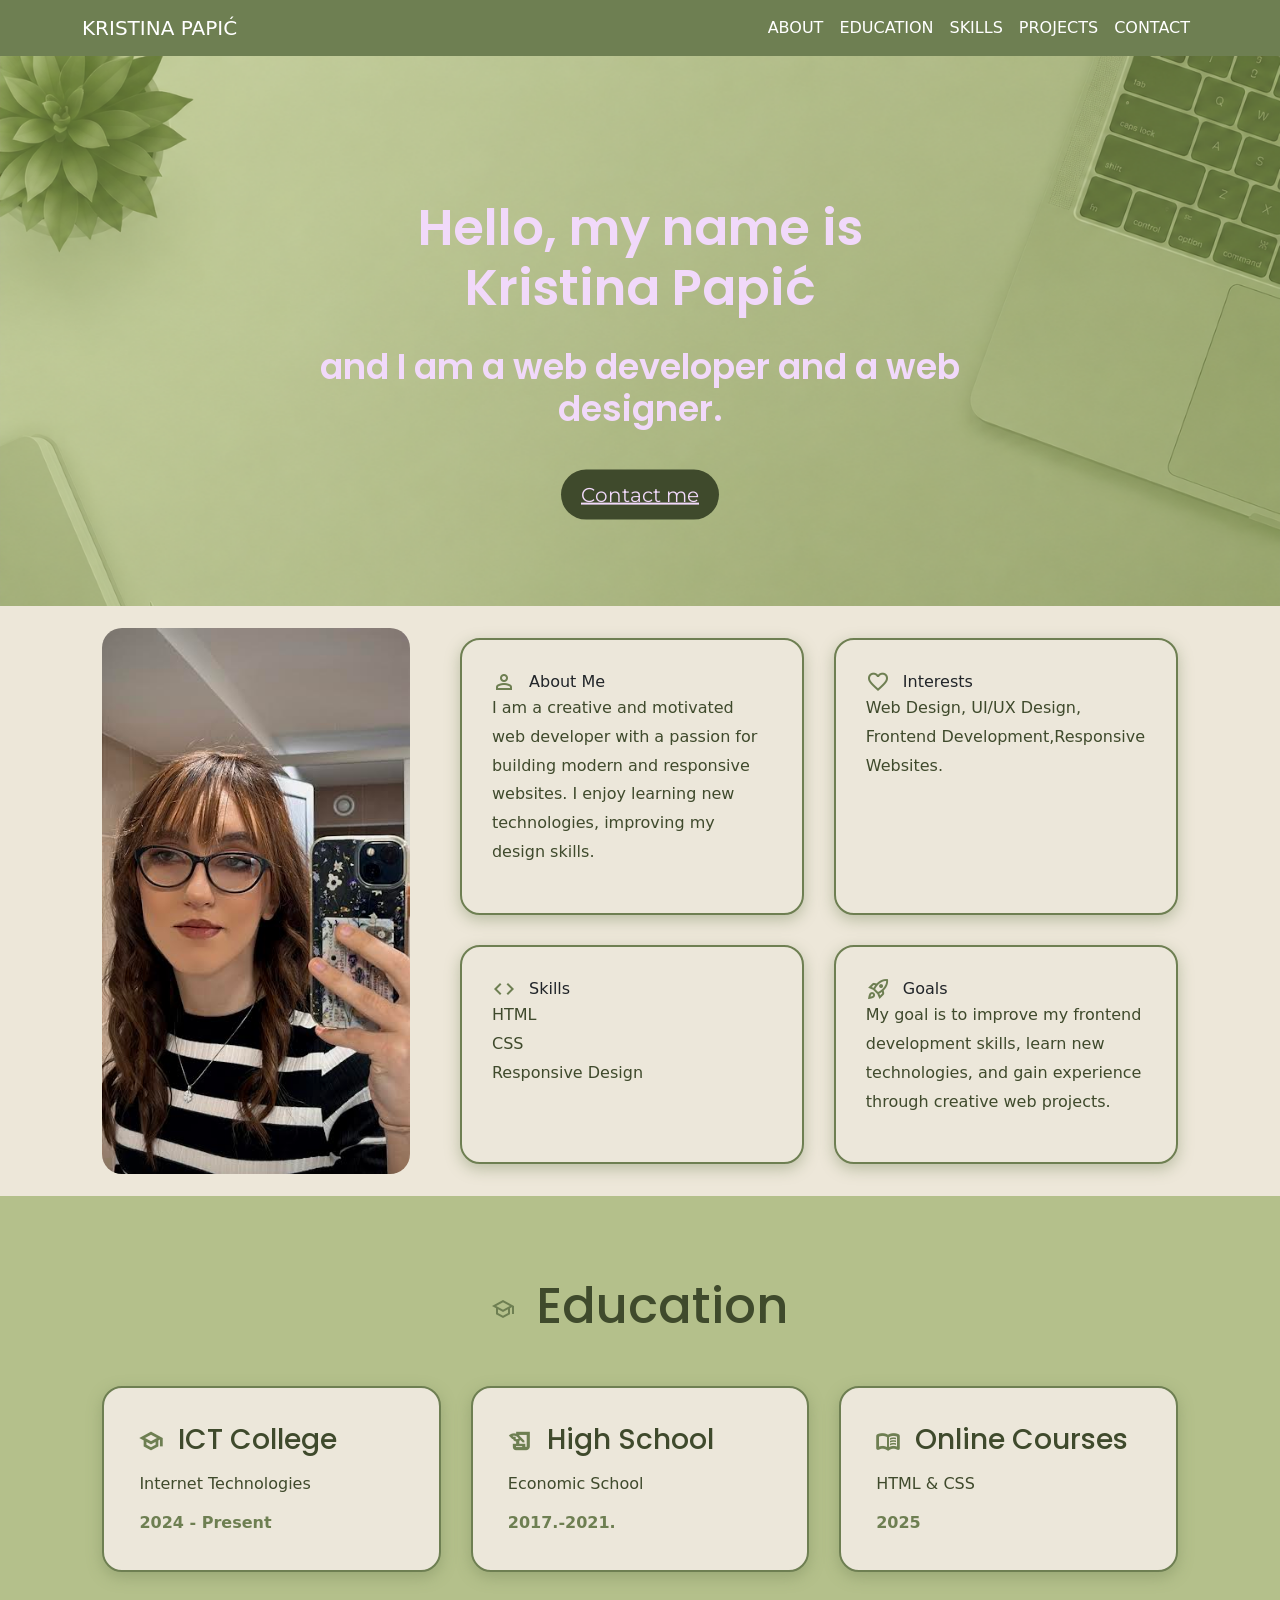
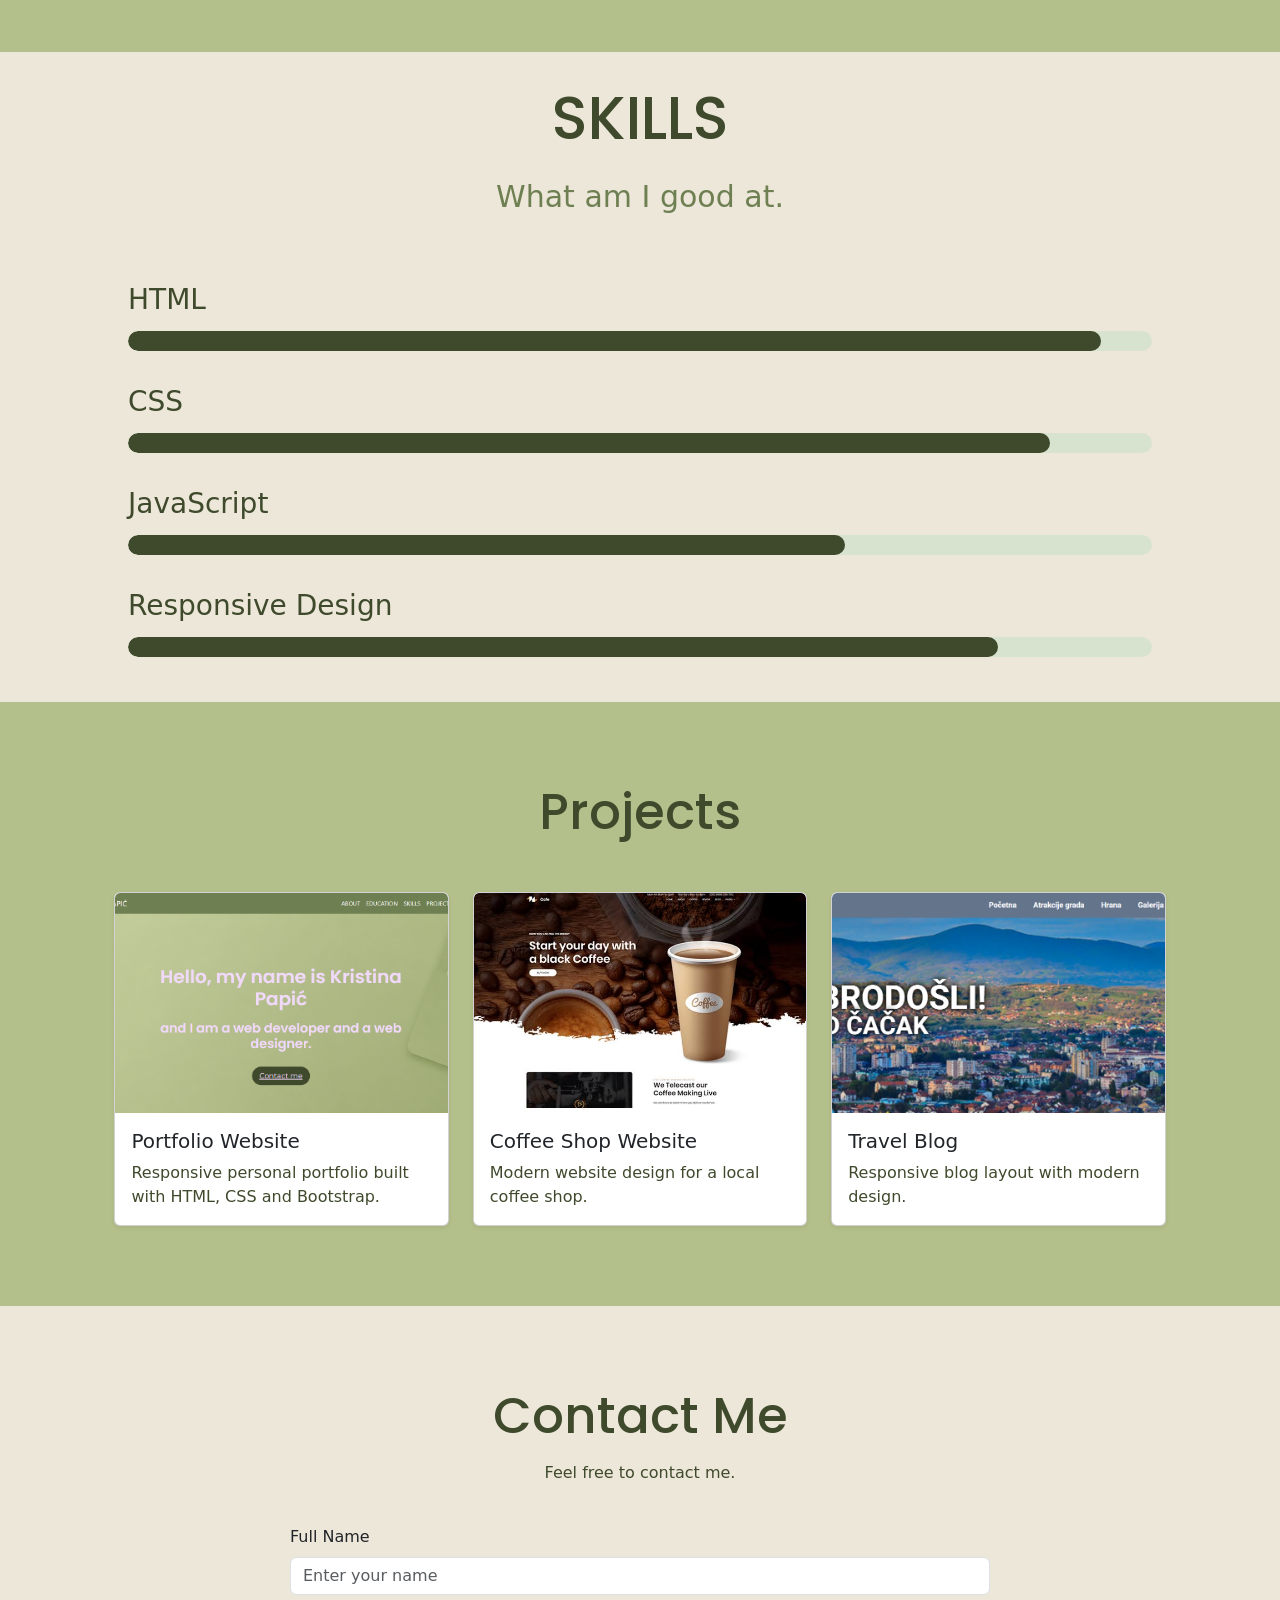
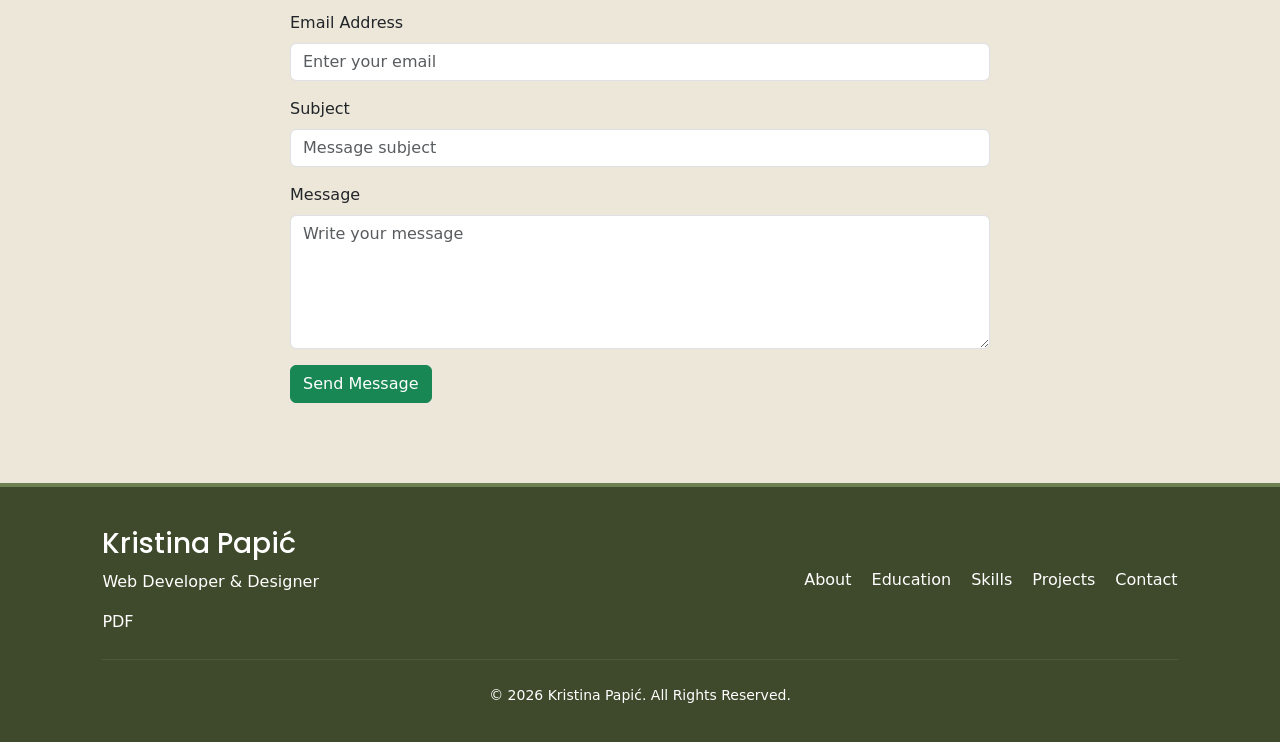
==== index.html @ 23fd8def "Add files via upload" ====
<!DOCTYPE html>
<html>
    <head>
        <meta charset="UTF-8"/>
        <meta name="viewport" content="width=device-width, initial-scale=1.0"/>
        <title>Portfolio Kristina Papic</title>

        <link rel="stylesheet" href="assets/css/style.css" type="text/css"/>
        <link rel="stylesheet" href="assets/css/responsive.css" type="text/css"/>
        <link rel="stylesheet" href="https://fonts.googleapis.com/css2?family=Montserrat:wght@500&display=swap"/>
        <link rel="stylesheet" href="https://fonts.googleapis.com/css2?family=Material+Symbols+Outlined" />
        <link href="https://fonts.googleapis.com/css2?family=BBH+Hegarty&family=Montserrat:ital,wght@0,100..900;1,100..900&family=Roboto:ital,wght@0,100..900;1,100..900&display=swap" rel="stylesheet">
        <link rel="stylesheet" href="https://fonts.googleapis.com/css2?family=Poppins:wght@400;600;700&family=Montserrat:wght@300;400;500&display=swap">
        <link href="https://cdn.jsdelivr.net/npm/bootstrap@5.3.3/dist/css/bootstrap.min.css" rel="stylesheet">
    </head>
    <body>
        <nav class="navbar navbar-expand-lg navbar-dark">
    <div class="container">

    <a class="navbar-brand" href="#">
      <span class="darkgreen">Kristina</span> Papić
    </a>

    <button class="navbar-toggler"
            type="button"
            data-bs-toggle="collapse"
            data-bs-target="#navbarNav">

      <span class="navbar-toggler-icon"></span>

    </button>

    <div class="collapse navbar-collapse"
         id="navbarNav">

      <ul class="navbar-nav ms-auto">

        <li class="nav-item">
          <a class="nav-link" href="#about">About</a>
        </li>

        <li class="nav-item">
          <a class="nav-link" href="#education">Education</a>
        </li>

        <li class="nav-item">
          <a class="nav-link" href="#skills">Skills</a>
        </li>

        <li class="nav-item">
          <a class="nav-link" href="#projects">Projects</a>
        </li>

        <li class="nav-item">
          <a class="nav-link" href="#contact">Contact</a>
        </li>

      </ul>

    </div>
  </div>
</nav>
    <section id="cover">
        <img src="images/unnamed.png" alt="pocetna">
        <div id="dark">
            <h2 id="maintitle">Hello, my name is Kristina Papić</h2>
            <h2>and I am a web developer and a web designer.</h2>
            <a id="button-1" href="#contact">Contact me</a>
        </div>
    </section>

     <section id="about">
        <div class="about-left">
        <img src="images/kris.jpg" alt="Kristina">
        </div>

        <div class="about-right">
        <div class="box">
        <span class="material-symbols-outlined">person</span>
About Me
        <p> I am a creative and motivated web developer with a passion for
building modern and responsive websites. I enjoy learning new
technologies, improving my design skills.      
        </p>
        </div>
             
        <div class="box">
        <span class="material-symbols-outlined">favorite</span>
Interests
         <p>Web Design, UI/UX Design, Frontend Development,Responsive Websites.</p>
        </div>

        <div class="box">
        <span class="material-symbols-outlined">code</span>
Skills
        <p>
                HTML <br>
                CSS <br>
                Responsive Design
                
        </p>
        </div>

        <div class="box">
        <span class="material-symbols-outlined">rocket_launch</span>
Goals
        <p> My goal is to improve my frontend development skills, learn new
technologies, and gain experience through creative web projects.</p>
        </div>

        </div>

    </section> 

    <section id="education">
    <h2>
    <span class="material-symbols-outlined">
        school
    </span>
    Education
    </h2>

    <div class="education-grid">

        <div class="edu-card">
            <h3>
            <span class="material-symbols-outlined">
        school
            </span>
                 ICT College
            </h3>
            <p>Internet Technologies</p>
            <span>2024 - Present</span>
        </div>

        <div class="edu-card">
           <h3>
            <span class="material-symbols-outlined">
        history_edu
            </span>
                High School
            </h3>
            <p>Economic School</p>
            <span>2017.-2021.</span>
        </div>

        <div class="edu-card">
            <h3>
            <span class="material-symbols-outlined">
        menu_book
            </span>
                Online Courses
            </h3>
            <p>HTML & CSS</p>
            <span>2025</span>
        </div>

    </div>

</section>
    <section id="skills">

    <h2>SKILLS</h2>
    <p class="subtitle">What am I good at.</p>

    <div class="skill">
        <div class="skill-name">HTML</div>
        <div class="skill-bar">
            <div class="skill-fill html"></div>
        </div>
    </div>

    <div class="skill">
        <div class="skill-name">CSS</div>
        <div class="skill-bar">
            <div class="skill-fill css"></div>
        </div>
    </div>

    <div class="skill">
        <div class="skill-name">JavaScript</div>
        <div class="skill-bar">
            <div class="skill-fill js"></div>
        </div>
    </div>

    <div class="skill">
        <div class="skill-name">Responsive Design</div>
        <div class="skill-bar">
            <div class="skill-fill responsive"></div>
        </div>
    </div>

    </section>
    <section id="projects">

    <h2>Projects</h2>

    <div class="container">
        <div class="row g-4">

            <div class="col-md-4">
                <div class="card h-100 shadow-sm">
                    <img src="images/portfolio1.png"
                         class="card-img-top"
                         alt="Portfolio Website">

                    <div class="card-body">
                        <h5 class="card-title">Portfolio Website</h5>

                        <p class="card-text">
                            Responsive personal portfolio built with HTML, CSS and Bootstrap.
                        </p>
                    </div>
                </div>
            </div>

            <div class="col-md-4">
                <div class="card h-100 shadow-sm">
                    <img src="images/coffee1.jpeg"
                         class="card-img-top"
                         alt="Coffee Shop">

                    <div class="card-body">
                        <h5 class="card-title">Coffee Shop Website</h5>

                        <p class="card-text">
                            Modern website design for a local coffee shop.
                        </p>
                    </div>
                </div>
            </div>

            <div class="col-md-4">
                <div class="card h-100 shadow-sm">
                    <img src="images/cacak1.png"
                         class="card-img-top"
                         alt="Travel Blog">

                    <div class="card-body">
                        <h5 class="card-title">Travel Blog</h5>

                        <p class="card-text">
                            Responsive blog layout with modern design.
                        </p>
                    </div>
                </div>
            </div>

        </div>
    </div>

</section>
<section id="contact">

    <div class="container">

        <h2>Contact Me</h2>
        <p class="contact-subtitle">
            Feel free to contact me.
        </p>

        <form>

            <div class="mb-3">
                <label class="form-label">Full Name</label>
                <input type="text"
                       class="form-control"
                       placeholder="Enter your name">
            </div>

            <div class="mb-3">
                <label class="form-label">Email Address</label>
                <input type="email"
                       class="form-control"
                       placeholder="Enter your email">
            </div>

            <div class="mb-3">
                <label class="form-label">Subject</label>
                <input type="text"
                       class="form-control"
                       placeholder="Message subject">
            </div>

            <div class="mb-3">
                <label class="form-label">Message</label>
                <textarea class="form-control"
                          rows="5"
                          placeholder="Write your message"></textarea>
            </div>

            <button type="submit"
                    class="btn btn-success">
                Send Message
            </button>

        </form>

    </div>
</section>
    <footer>

    <div class="footer-content">

        <div class="footer-logo">
            <h3>Kristina Papić</h3>
            <p>Web Developer & Designer</p>
            <a href ="assets/portfolio ocenjivanje.pdf">PDF</a>
        </div>

        <div class="footer-links">
            <a href="#about">About</a>
            <a href="#education">Education</a>
            <a href="#skills">Skills</a>
            <a href="#projects">Projects</a>
            <a href="#contact">Contact</a>
        </div>

    </div>

    <hr>

    <p class="copyright">
        © 2026 Kristina Papić. All Rights Reserved.
    </p>

</footer>

       <script src="https://cdn.jsdelivr.net/npm/bootstrap@5.3.3/dist/js/bootstrap.bundle.min.js"></script> 
    </body>
</html>
---- assets/css/style.css ----
* {
  margin: 0;
  padding: 0;
  box-sizing: border-box;
  
}


html {
  scroll-behavior: smooth;
}

body {
  font-family: "Montserrat", sans-serif;
  font-size: 15px;
  font-weight: 400;
}
h1, h2, h3{
    font-family: "Poppins", sans-serif;
}

.navbar{
    background-color:#6E7F52;
    position: fixed;
    top: 0;
    left: 0;
    width: 100%;
    z-index: 1000;

}

.navbar-brand{
    color:white !important;
    text-transform:uppercase;
}

.nav-link{
    color:white !important;
    text-transform:uppercase;
}

.nav-link:hover{
    color:#3F4A2C !important;
}


#cover {
  width: 100%;
  height: 550px;
  position: relative;
}
#cover img {
    width: 100%;
    height: 550px;
    object-fit: cover;
    display: block;
     object-position: center top;
    
}

#cover #maintitle, #cover h2 {
  color: #f1d9fa;
  font-weight: 550;
  text-align: center;
}
#cover #maintitle {
  font-size: 50px;
}
#cover h2 {
  font-size: 35px;
}

#dark {
    position: absolute;
    top: 55%;
    left: 50%;
    transform: translate(-50%, -50%);

    text-align: center;

    display: flex;
    flex-direction: column;
    align-items: center;
    gap: 20px;
}

#dark #button-1 {
  position:relative;
  border-radius: 25px;
  padding: 10px 20px;
  background-color: #3F4A2C;
  color: #f1d9fa;
  margin-top: 2%;
  font-family: "Montserrat", sans-serif;
  font-size: 20px;
  font-weight: 400;
  transition: 0.3s linear;
}
#dark #button-1:hover {
  border-radius: 25px;
  padding: 10px 20px;
  background-color: #f1d9fa;
  color:#3F4A2C ;
  font-family: "Montserrat", sans-serif;
  font-size: 20px;
  font-weight: 400;
}
#dark .material-symbols-outlined {
  color: #f1d9fa;
  font-size: 90px;

  position: relative;
  top: 0px;

  transition: top 0.5s ease-in-out;
  animation: bounce 2s infinite;
}

@keyframes bounce {
  0%, 100% {
    top: -40px;
  }
  50% {
    top: 1px;
  }
}
#about{
    width: 100%;
    height: 590px;
    margin-top:auto;
    padding: 80px 8%;
    background-color: #ede7d9;
    display: flex;
    justify-content: space-between;
    align-items: center;
    gap: 50px;
}

.about-left{
    width: 30%;
}

.about-left img{
    width: 100%;
    border-radius: 20px;
}

.about-right{
    width: 70%;
    display: grid;
    grid-template-columns: 1fr 1fr;
    gap: 30px;
}

.box{
    background-color: #ece7da;
    padding: 30px;
    border-radius: 20px;
    border: 2px solid #6E7F52;

    box-shadow: 0px 5px 15px rgba(110, 127, 82, 0.4);
}

.box h2{
    margin-bottom: 20px;
    color: #3F4A2C;
}

.box p{
    line-height: 1.8;
    color:#3F4A2C;
}
#education{
    width:100%;
    padding:80px 8%;
    background-color:#B4C08B;
}

#education h2{
    text-align:center;
    font-size:50px;
    color:#3F4A2C;
    margin-bottom:50px;
}

.education-grid{
    display:grid;
    grid-template-columns:repeat(3,1fr);
    gap:30px;
}

.edu-card{
    background:#ece7da;
    padding:35px;
    border-radius:20px;
    border:2px solid #6E7F52;

    box-shadow:0px 5px 15px rgba(110,127,82,0.4);

    transition:0.3s;
}

.edu-card:hover{
    transform:translateY(-5px);
}

.edu-card h3{
    color:#3F4A2C;
    margin-bottom:15px;
    font-size:28px;
}

.edu-card p{
    margin-bottom:15px;
    color:#3F4A2C;
}

.edu-card span{
    font-weight:bold;
    color:#6E7F52;
}
.material-symbols-outlined{
    vertical-align: middle;
    color:#6E7F52;
    margin-right:8px;
}
#skills{
    width: 100%;
    height: 650px;
    padding: 100px 10%;
    padding-top: 30px;

    background-color:#ede7d9;
}

#skills h2{
    text-align: center;
    font-size: 60px;
    color: #3F4A2C;
    margin-bottom: 20px;
}

.subtitle{
    text-align: center;
    font-size: 30px;

    margin-bottom: 60px;

    color: #6E7F52;
}

.skill{
    margin-bottom: 30px;
}

.skill-name{
    font-size: 28px;
    margin-bottom: 10px;

    color: #3F4A2C;
}

.skill-bar{
    width: 100%;
    height: 20px;

    background-color: #d8e3cf;

    border-radius: 30px;

    overflow: hidden;
}

.skill-fill{
    height: 100%;

    border-radius: 30px;

    background: linear-gradient(to right, #3F4A2C, #3F4A2C);
}

/* procenti */

.html{
    width: 95%;
}

.css{
    width: 90%;
}

.js{
    width: 70%;
}

.responsive{
    width: 85%;
}

#projects{
    padding:80px 8%;
    background-color:#B4C08B;
}

#projects h2{
    text-align:center;
    color:#3F4A2C;
    font-size:50px;
    margin-bottom:50px;
}

.card{
    border:2px solid #6E7F52;
    border-radius:20px;
    overflow:hidden;
}

.card img{
    width:100%;
    height:220px;
    object-fit:cover;
    object-position:top;
}




.card-title{
    color:#3F4A2C;
}

.card-text{
    color:#3F4A2C;
}
#contact{
    padding:80px 8%;
    background-color:#ede7d9;
}

#contact h2{
    text-align:center;
    font-size:50px;
    color:#3F4A2C;
    margin-bottom:15px;
}

.contact-subtitle{
    text-align:center;
    margin-bottom:40px;
    color:#3F4A2C;
}

#contact form{
    max-width:700px;
    margin:0 auto;
}

.form-control{
    border:2px solid #6E7F52;
}

.form-control:focus{
    border-color:#3F4A2C;
    box-shadow:none;
}

.btn-success{
    background-color:#3F4A2C;
    border:none;
}

.btn-success:hover{
    background-color:#6E7F52;
}

#projects h2{
    text-align:center;
    
}
footer{
    width:100%;
    background-color:#3F4A2C;
    color:white;

    border-top:4px solid #6E7F52;

    padding:40px 8% 20px;
}

.footer-content{
    display:flex;
    justify-content:space-between;
    align-items:center;
    flex-wrap:wrap;
    gap:20px;
}

.footer-logo h3{
    margin-bottom:10px;
}

.footer-logo a{
    text-decoration: none;
    color: white;
}

.footer-logo a:hover{
    color: #B7C39A;
    transition: 0.3s;
}

.footer-links{
    display:flex;
    gap:20px;
}

.footer-links a{
    color:white;
    text-decoration:none;
    transition:0.3s;
}

.footer-links a:hover{
    color:#B7C39A;
}

footer hr{
    margin:25px 0;
    border:none;
    border-top:1px solid rgba(255,255,255,0.3);
}

.copyright{
    text-align:center;
    font-size:14px;
}

/* cela traka */
::-webkit-scrollbar{
    width:12px;
}

/* pozadina trake */
::-webkit-scrollbar-track{
    background:#EDE7D9;
}

/* deo koji se pomera */
::-webkit-scrollbar-thumb{
    background:#6E7F52;
    border-radius:10px;
}

/* kada pređeš mišem */
::-webkit-scrollbar-thumb:hover{
    background:#3F4A2C;
}
---- assets/css/responsive.css ----
@media screen and (max-width: 1024px){

    header{
        padding: 15px;
        flex-direction: column;
        height: auto;
        gap: 15px;
    }

    header nav ul{
        flex-wrap: wrap;
        justify-content: center;
    }

    #cover{
        height: 500px;
    }

    #cover img{
        height: 500px;
    }

    #cover #maintitle{
        font-size: 38px;
    }

    #cover h2{
        font-size: 28px;
    }

    #dark{
        width: 90%;
        top: 45%;
    }
    #about{
        height: auto;
        flex-direction: column;
        padding: 60px 6%;
    }

    .about-left{
        width: 60%;
    }

    .about-right{
        width: 100%;
        grid-template-columns: 1fr 1fr;
    }
}
    #skills{
        flex-direction: row;

}
    #skill{
    flex-direction: row;
    width: 100%;
}




/* TELEFON */

@media screen and (max-width: 768px){

    header{
        flex-direction: column;
        justify-content: center;
        align-items: center;
        height: auto;
        padding: 20px 10px;
        gap: 15px;
    }

    header #logo{
        text-align: center;
    }

    header nav ul{
        flex-direction:row;
        align-items: center;
        gap: 15px;
    }

    header nav ul li{
        margin-left: 0px;
    }

    #cover{
        height: 380px;
         top: 45%;
        gap: 10px;
    }

    #cover img{
        height: 380px;
    }

    #dark{
        width: 90%;
        top: 40%;
    }

    #cover #maintitle{
        font-size: 30px;
    }

    #cover h2{
        font-size: 20px;
    }

    #dark #button-1{
        font-size: 16px;
        padding: 10px 18px;
    }

    #dark .material-symbols-outlined{
        font-size: 60px;
    }
     #about{
        padding: 50px 5%;
        gap: 30px;
    }

    .about-left{
        width: 100%;
    }

    .about-right{
        grid-template-columns: 1fr;
    }

    .box{
        padding: 25px;
    }

    .box h2{
        font-size: 22px;
    }

    .box p{
        font-size: 15px;
        line-height: 1.7;
    }
   .education-grid{
        grid-template-columns:1fr;
    }
footer .footer-content{
    flex-direction:column;
    text-align:center;
}

.footer-links{
    flex-direction:column;
    gap:10px;
}
}
@media screen and (max-width: 425px){
    .edu-card{
        padding:20px;
    }
}
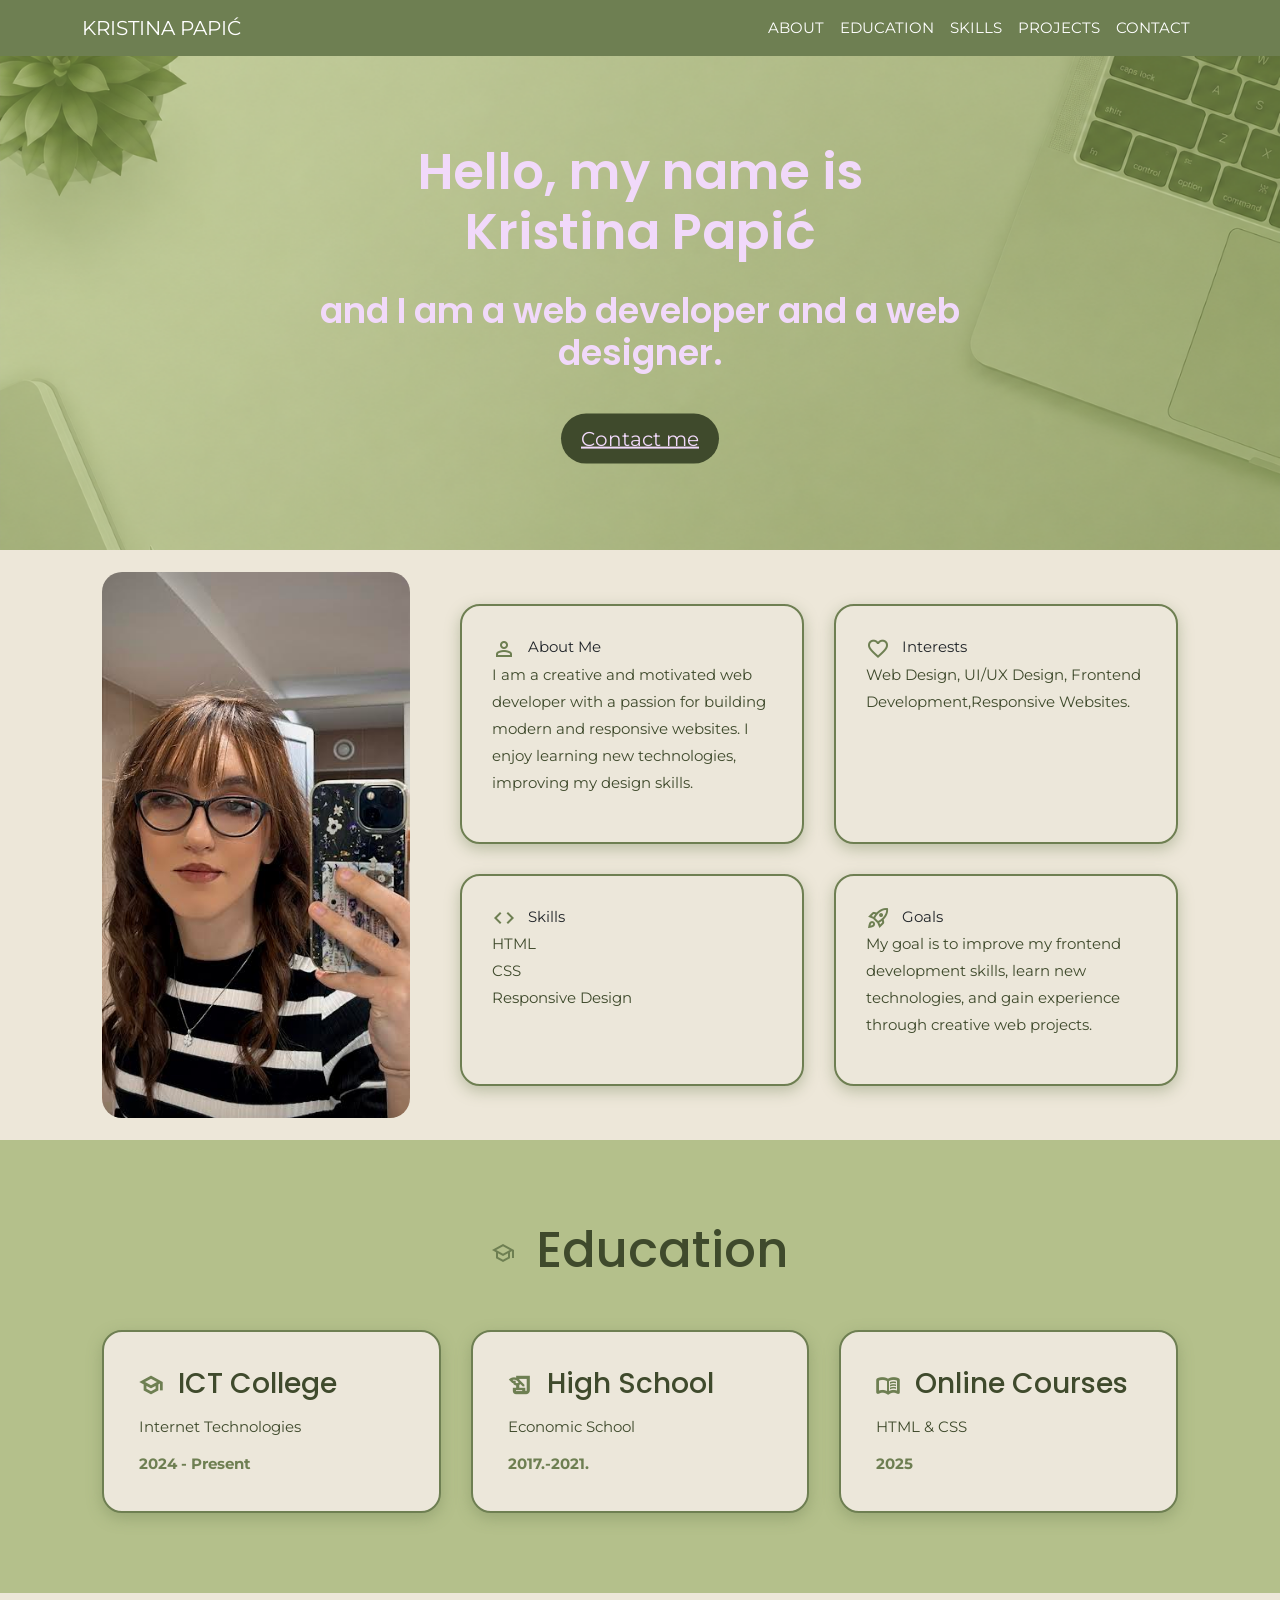
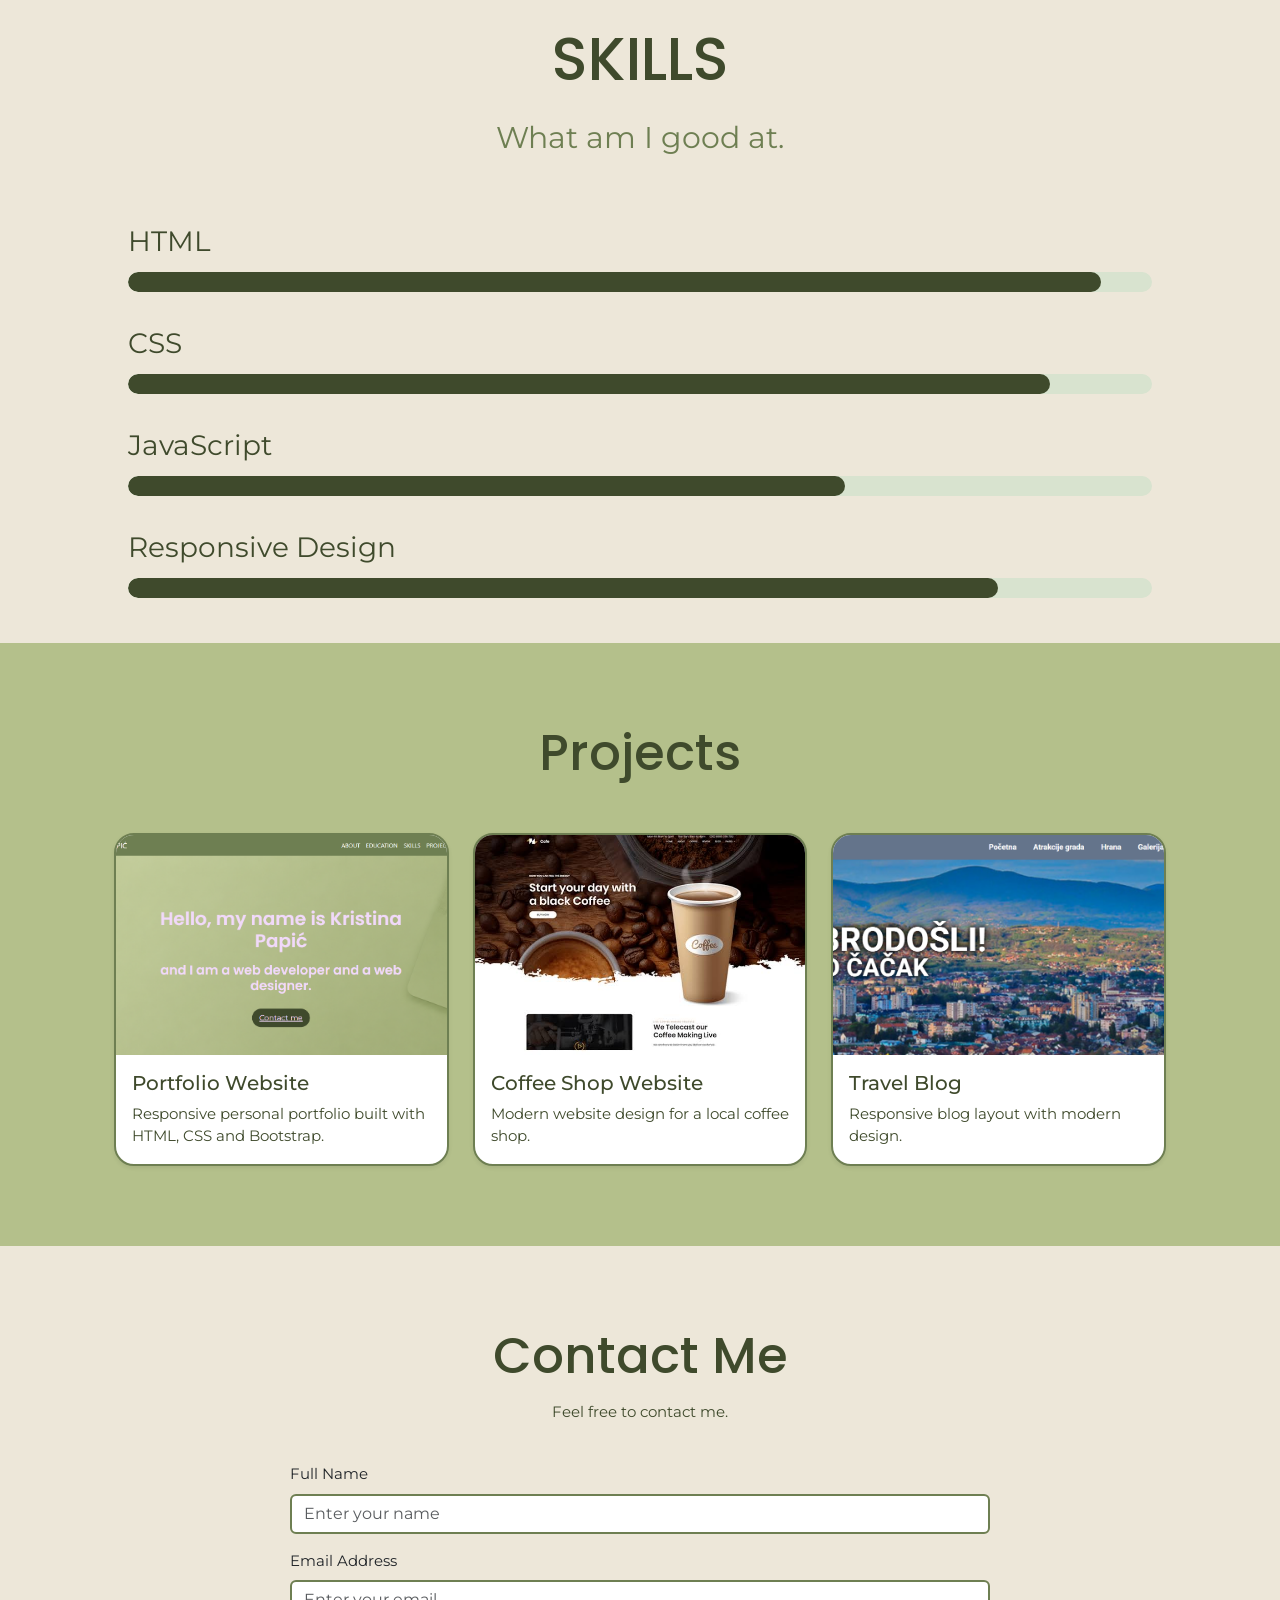
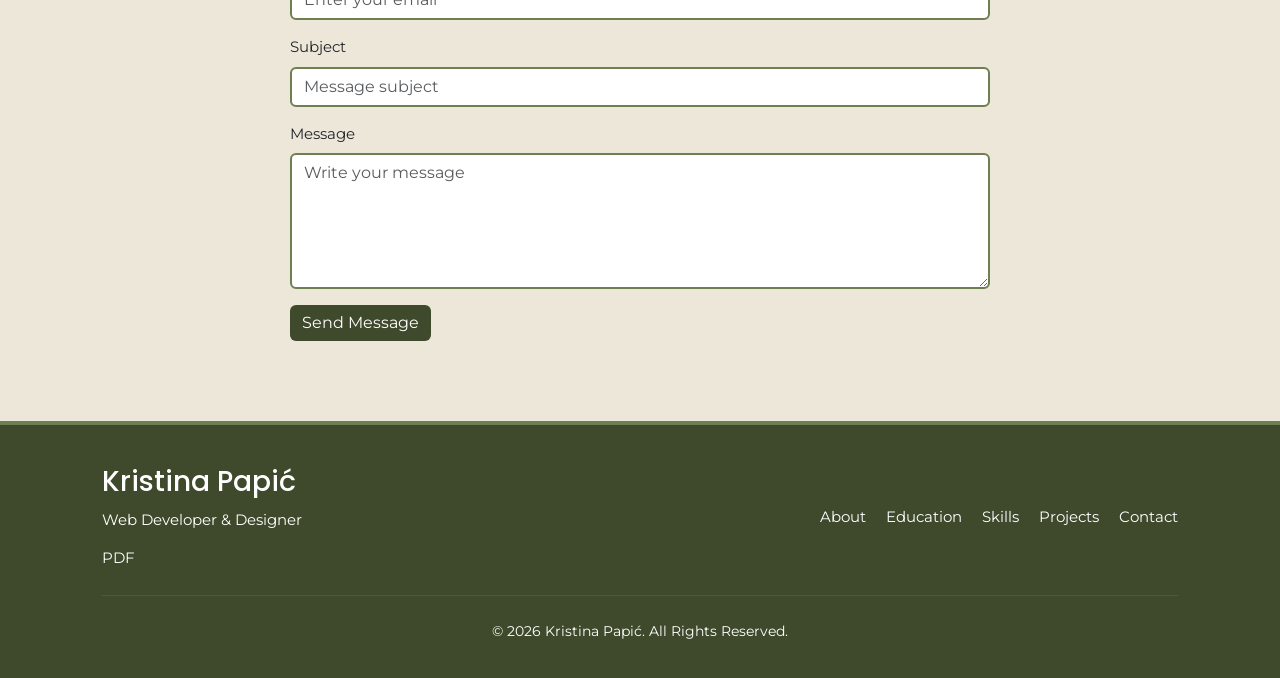
==== commit bbe6bb47: "Add files via upload" ====
--- a/index.html
+++ b/index.html
@@ -5,13 +5,13 @@
         <meta name="viewport" content="width=device-width, initial-scale=1.0"/>
         <title>Portfolio Kristina Papic</title>
 
-        <link rel="stylesheet" href="assets/css/style.css" type="text/css"/>
-        <link rel="stylesheet" href="assets/css/responsive.css" type="text/css"/>
         <link rel="stylesheet" href="https://fonts.googleapis.com/css2?family=Montserrat:wght@500&display=swap"/>
         <link rel="stylesheet" href="https://fonts.googleapis.com/css2?family=Material+Symbols+Outlined" />
         <link href="https://fonts.googleapis.com/css2?family=BBH+Hegarty&family=Montserrat:ital,wght@0,100..900;1,100..900&family=Roboto:ital,wght@0,100..900;1,100..900&display=swap" rel="stylesheet">
         <link rel="stylesheet" href="https://fonts.googleapis.com/css2?family=Poppins:wght@400;600;700&family=Montserrat:wght@300;400;500&display=swap">
         <link href="https://cdn.jsdelivr.net/npm/bootstrap@5.3.3/dist/css/bootstrap.min.css" rel="stylesheet">
+        <link rel="stylesheet" href="assets/css/style.css" type="text/css"/>
+        <link rel="stylesheet" href="assets/css/responsive.css" type="text/css"/>
     </head>
     <body>
         <nav class="navbar navbar-expand-lg navbar-dark">
@@ -199,7 +199,7 @@
     <div class="container">
         <div class="row g-4">
 
-            <div class="col-md-4">
+            <div class="col-lg-4 col-12">
                 <div class="card h-100 shadow-sm">
                     <img src="images/portfolio1.png"
                          class="card-img-top"
@@ -215,7 +215,7 @@
                 </div>
             </div>
 
-            <div class="col-md-4">
+            <div class="col-lg-4 col-12">
                 <div class="card h-100 shadow-sm">
                     <img src="images/coffee1.jpeg"
                          class="card-img-top"
@@ -231,7 +231,7 @@
                 </div>
             </div>
 
-            <div class="col-md-4">
+            <div class="col-lg-4 col-12">
                 <div class="card h-100 shadow-sm">
                     <img src="images/cacak1.png"
                          class="card-img-top"
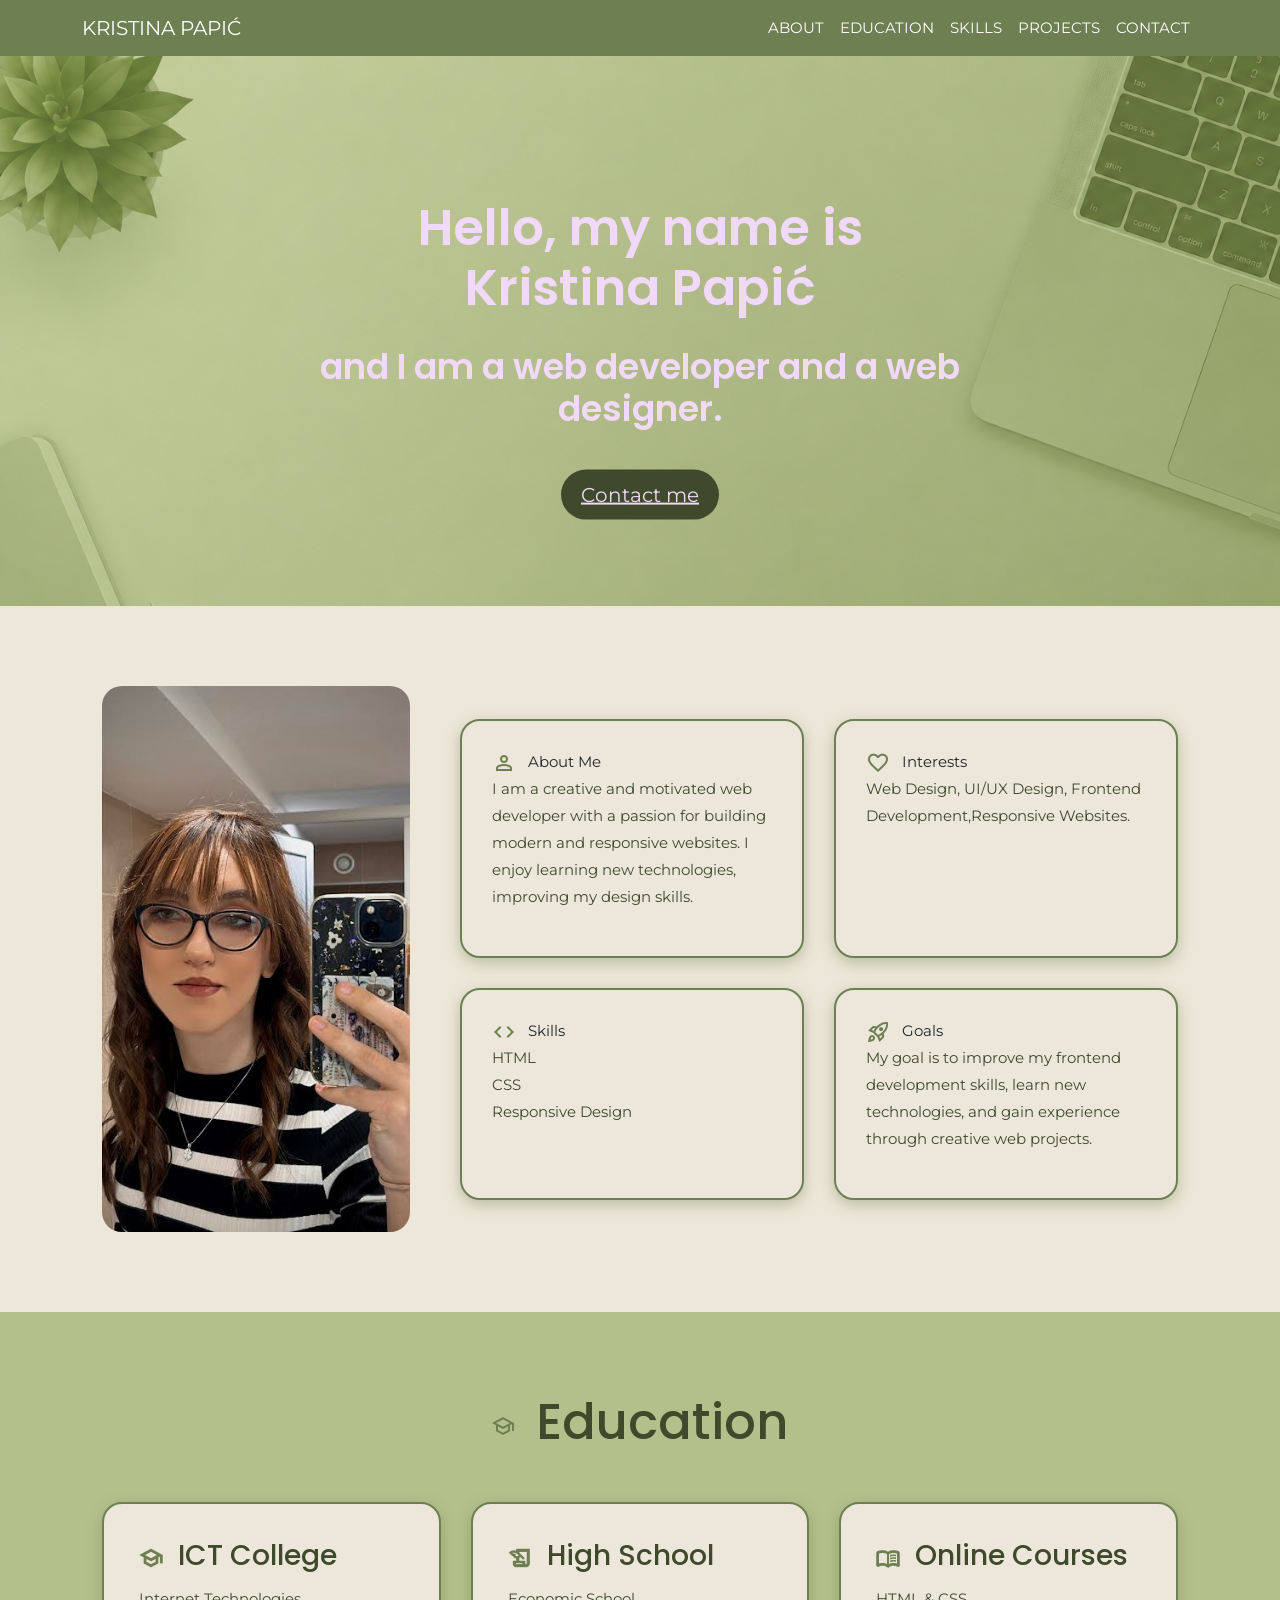
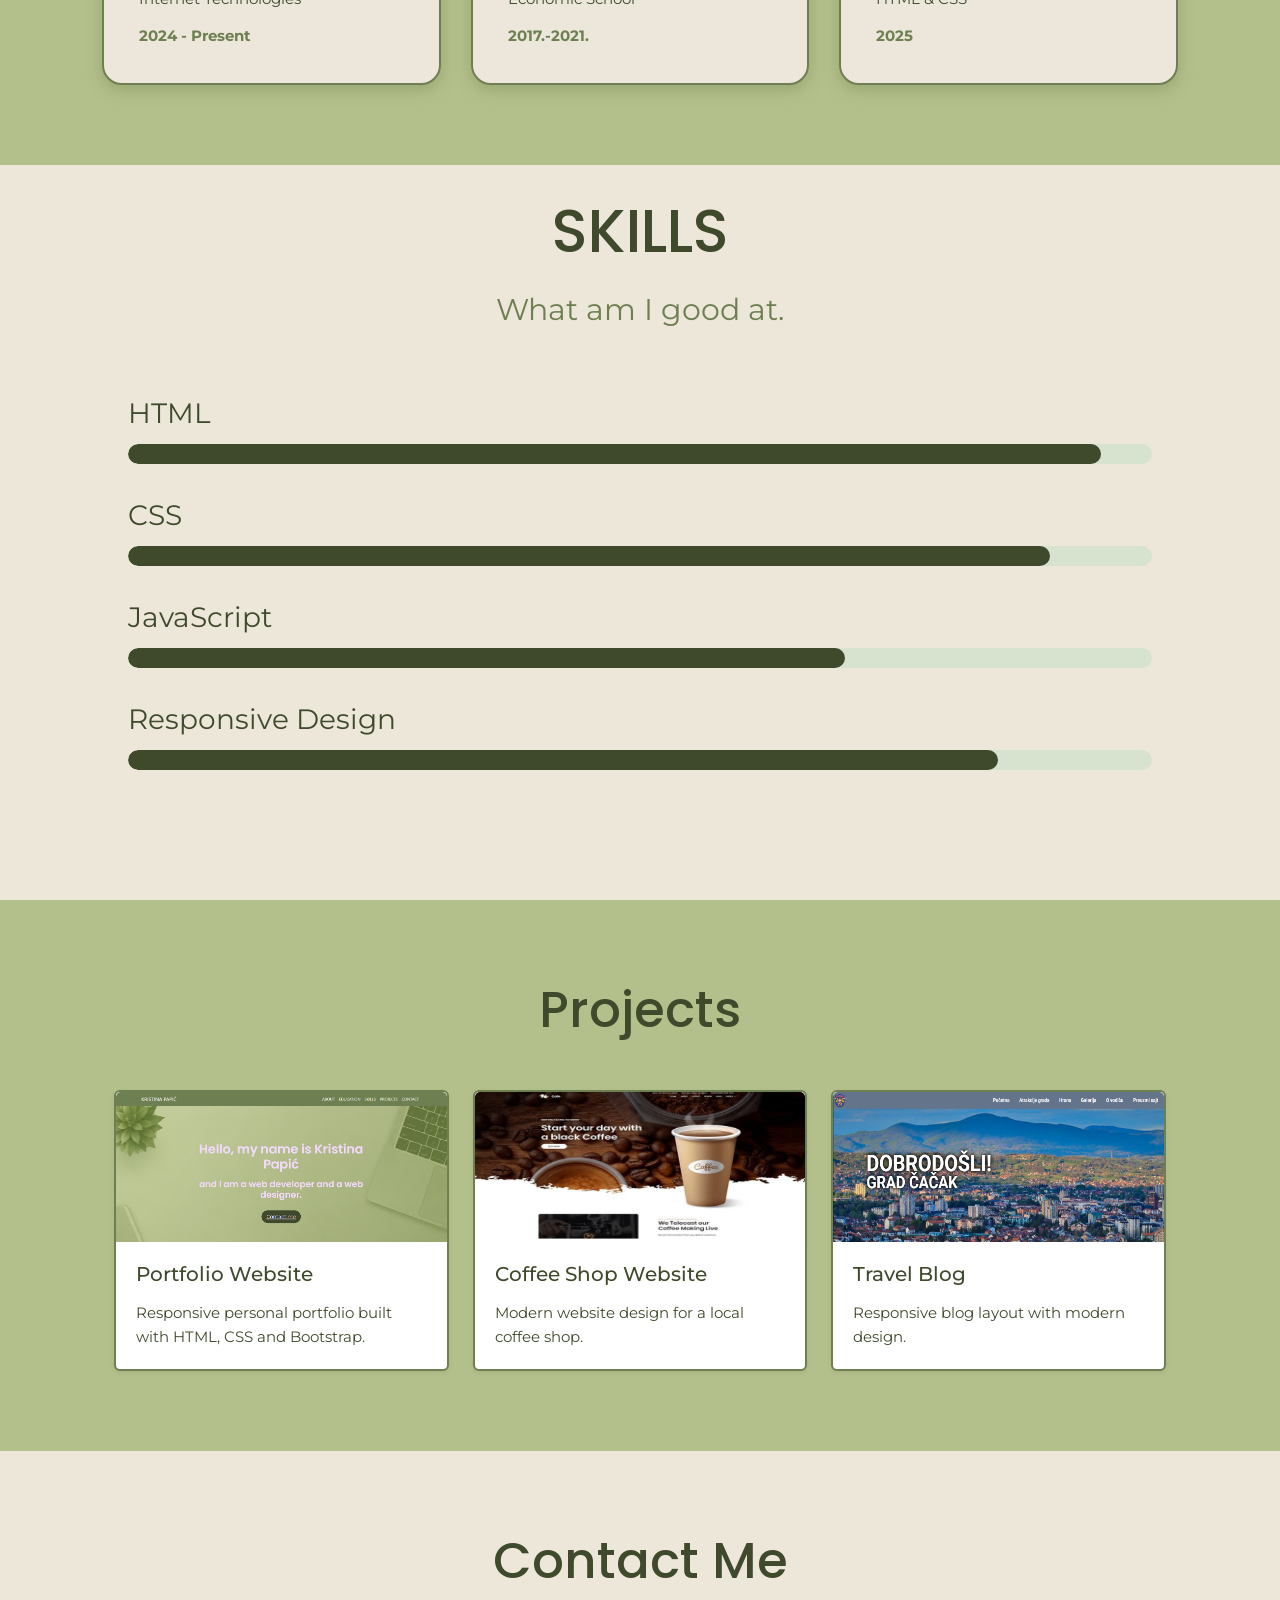
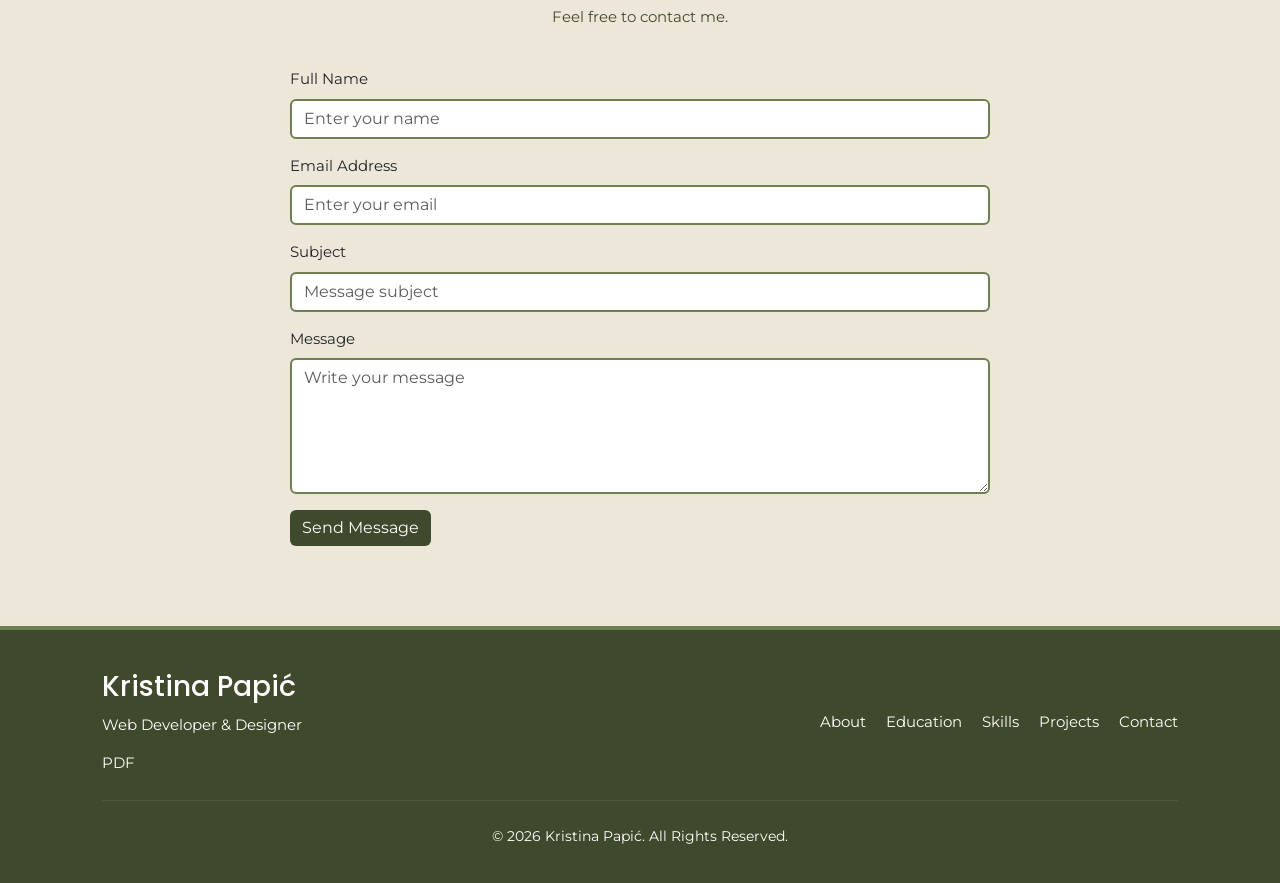
==== commit c215c1a4: "Add files via upload" ====
--- a/index.html
+++ b/index.html
@@ -266,21 +266,21 @@
                 <label class="form-label">Full Name</label>
                 <input type="text"
                        class="form-control"
-                       placeholder="Enter your name">
+                       placeholder="Enter your name" required="required">
             </div>
 
             <div class="mb-3">
                 <label class="form-label">Email Address</label>
                 <input type="email"
                        class="form-control"
-                       placeholder="Enter your email">
+                       placeholder="Enter your email" required="required">
             </div>
 
             <div class="mb-3">
                 <label class="form-label">Subject</label>
                 <input type="text"
                        class="form-control"
-                       placeholder="Message subject">
+                       placeholder="Message subject" required="required">
             </div>
 
             <div class="mb-3">
@@ -329,4 +329,4 @@
 
        <script src="https://cdn.jsdelivr.net/npm/bootstrap@5.3.3/dist/js/bootstrap.bundle.min.js"></script> 
     </body>
-</html>+</html>
--- a/assets/css/style.css
+++ b/assets/css/style.css
@@ -21,12 +21,10 @@
 
 .navbar{
     background-color:#6E7F52;
-    position: fixed;
+    position: sticky;
     top: 0;
-    left: 0;
     width: 100%;
     z-index: 1000;
-
 }
 
 .navbar-brand{
@@ -126,7 +124,7 @@
 }
 #about{
     width: 100%;
-    height: 590px;
+    height: auto;
     margin-top:auto;
     padding: 80px 8%;
     background-color: #ede7d9;
@@ -134,6 +132,7 @@
     justify-content: space-between;
     align-items: center;
     gap: 50px;
+    min-height: 590px;
 }
 
 .about-left{
@@ -226,7 +225,8 @@
 }
 #skills{
     width: 100%;
-    height: 650px;
+    min-height: 650px;
+    height: auto;
     padding: 100px 10%;
     padding-top: 30px;
 
@@ -309,28 +309,47 @@
     margin-bottom:50px;
 }
 
-.card{
-    border:2px solid #6E7F52;
-    border-radius:20px;
-    overflow:hidden;
-}
-
-.card img{
-    width:100%;
-    height:220px;
-    object-fit:cover;
-    object-position:top;
-}
-
-
-
-
-.card-title{
-    color:#3F4A2C;
-}
-
-.card-text{
-    color:#3F4A2C;
+#projects .row {
+    align-items: stretch;
+}
+
+#projects .col-lg-4,
+#projects .col-12 {
+    display: flex;
+}
+
+#projects .card {
+    width: 100%;
+    height: 100%;
+    border: 2px solid #6E7F52;
+    border-radius: 6px;
+    overflow: hidden;
+    display: flex;
+    flex-direction: column;
+}
+
+#projects .card-img-top {
+    width: 100%;
+    height: 150px;
+    object-fit: fill;
+    object-position: top center;
+    display: block;
+}
+
+#projects .card-body {
+    flex: 1;
+    padding: 22px;
+}
+
+#projects .card-title {
+    color: #3F4A2C;
+    margin-bottom: 15px;
+}
+
+#projects .card-text {
+    color: #3F4A2C;
+    line-height: 1.6;
+    margin-bottom: 0;
 }
 #contact{
     padding:80px 8%;
@@ -435,23 +454,22 @@
     font-size:14px;
 }
 
-/* cela traka */
 ::-webkit-scrollbar{
     width:12px;
 }
 
-/* pozadina trake */
+
 ::-webkit-scrollbar-track{
     background:#EDE7D9;
 }
 
-/* deo koji se pomera */
+
 ::-webkit-scrollbar-thumb{
     background:#6E7F52;
     border-radius:10px;
 }
 
-/* kada pređeš mišem */
+
 ::-webkit-scrollbar-thumb:hover{
     background:#3F4A2C;
 }
--- a/assets/css/responsive.css
+++ b/assets/css/responsive.css
@@ -1,162 +1,362 @@
-@media screen and (max-width: 1024px){
-
-    header{
-        padding: 15px;
-        flex-direction: column;
-        height: auto;
-        gap: 15px;
-    }
-
-    header nav ul{
-        flex-wrap: wrap;
-        justify-content: center;
-    }
-
-    #cover{
+@media screen and (max-width: 1024px) {
+
+    #cover {
         height: 500px;
     }
 
-    #cover img{
+    #cover img {
         height: 500px;
     }
 
-    #cover #maintitle{
+    #cover #maintitle {
         font-size: 38px;
     }
 
-    #cover h2{
+    #cover h2 {
         font-size: 28px;
     }
 
-    #dark{
+    #dark {
         width: 90%;
         top: 45%;
     }
-    #about{
+
+    #about {
         height: auto;
+        min-height: auto;
         flex-direction: column;
-        padding: 60px 6%;
-    }
-
-    .about-left{
-        width: 60%;
-    }
-
-    .about-right{
+        padding: 70px 6%;
+        gap: 40px;
+        align-items: center;
+    }
+
+    .about-left {
+        width: 45%;
+    }
+
+    .about-right {
         width: 100%;
         grid-template-columns: 1fr 1fr;
+        gap: 30px;
+    }
+
+    #education {
+        padding: 70px 6%;
+    }
+
+    .education-grid {
+        grid-template-columns: repeat(3, 1fr);
+        gap: 30px;
+    }
+
+    .edu-card {
+        padding: 28px;
+    }
+
+    .edu-card h3 {
+        font-size: 26px;
+    }
+
+    #skills {
+        height: auto;
+        min-height: auto;
+        padding: 70px 8%;
+    }
+
+    #projects {
+        padding: 70px 5%;
+    }
+
+    #projects .card-img-top {
+        height: 145px;
     }
 }
-    #skills{
-        flex-direction: row;
-
-}
-    #skill{
-    flex-direction: row;
-    width: 100%;
-}
-
-
-
-
-/* TELEFON */
-
-@media screen and (max-width: 768px){
-
-    header{
-        flex-direction: column;
-        justify-content: center;
-        align-items: center;
-        height: auto;
-        padding: 20px 10px;
-        gap: 15px;
-    }
-
-    header #logo{
-        text-align: center;
-    }
-
-    header nav ul{
-        flex-direction:row;
-        align-items: center;
-        gap: 15px;
-    }
-
-    header nav ul li{
-        margin-left: 0px;
-    }
-
-    #cover{
+
+    #projects .card-body {
+        padding: 20px;
+    }
+
+@media screen and (max-width: 768px) {
+
+    #cover {
         height: 380px;
-         top: 45%;
-        gap: 10px;
-    }
-
-    #cover img{
+    }
+
+    #cover img {
         height: 380px;
     }
 
-    #dark{
+    #dark {
         width: 90%;
         top: 40%;
     }
 
-    #cover #maintitle{
+    #cover #maintitle {
         font-size: 30px;
     }
 
-    #cover h2{
+    #cover h2 {
         font-size: 20px;
     }
 
-    #dark #button-1{
+    #dark #button-1 {
         font-size: 16px;
         padding: 10px 18px;
     }
 
-    #dark .material-symbols-outlined{
+    #dark .material-symbols-outlined {
         font-size: 60px;
     }
-     #about{
-        padding: 50px 5%;
+
+    #about {
+        height: auto;
+        padding: 60px 5%;
         gap: 30px;
     }
 
-    .about-left{
+    .about-left {
+        width: 80%;
+    }
+
+    .about-right {
         width: 100%;
-    }
-
-    .about-right{
         grid-template-columns: 1fr;
     }
 
-    .box{
+    .box {
         padding: 25px;
     }
 
-    .box h2{
+    .box h2 {
         font-size: 22px;
     }
 
-    .box p{
+    .box p {
         font-size: 15px;
         line-height: 1.7;
     }
-   .education-grid{
-        grid-template-columns:1fr;
-    }
-footer .footer-content{
-    flex-direction:column;
-    text-align:center;
+
+    #education {
+        padding: 60px 5%;
+    }
+
+    #education h2 {
+        font-size: 42px;
+    }
+
+    .education-grid {
+        grid-template-columns: 1fr;
+    }
+
+    #skills {
+        height: auto;
+        padding: 60px 5%;
+    }
+
+    #skills h2 {
+        font-size: 42px;
+    }
+
+    .subtitle {
+        font-size: 22px;
+        margin-bottom: 40px;
+    }
+
+    .skill-name {
+        font-size: 22px;
+    }
+
+    #projects .container {
+        max-width: 520px;
+    }
+
+    #projects .card-img-top {
+        height: 190px;
+        object-fit: cover;
+        object-position: center top;
+        background-color: white;
+    }
+
+    #projects .card-title {
+        min-height: auto;
+    }
+
+    footer .footer-content {
+        flex-direction: column;
+        text-align: center;
+    }
+
+    .footer-links {
+        flex-direction: column;
+        gap: 10px;
+    }
 }
 
-.footer-links{
-    flex-direction:column;
-    gap:10px;
+
+@media screen and (max-width: 425px) {
+
+    #cover {
+        height: 420px;
+    }
+
+    #cover img {
+        height: 420px;
+    }
+
+    #dark {
+        top: 55% !important;
+        width: 90%;
+        gap: 10px;
+    }
+
+    #cover #maintitle {
+        font-size: 26px !important;
+        line-height: 1.2;
+        margin: 0;
+    }
+
+    #cover h2 {
+        font-size: 17px !important;
+        line-height: 1.3;
+        margin: 0;
+    }
+
+    #dark #button-1 {
+        font-size: 14px;
+        padding: 8px 16px;
+    }
+
+    #education h2 {
+        font-size: 36px;
+    }
+
+    .edu-card h3 {
+        font-size: 26px;
+    }
+
+    #projects {
+        padding: 45px 18px;
+    }
+
+    #projects h2 {
+        font-size: 42px;
+        margin-bottom: 35px;
+    }
+
+    #projects .container {
+        max-width: 100%;
+        padding-left: 0;
+        padding-right: 0;
+    }
+
+    #projects .card-img-top {
+        height: 165px;
+        object-fit: cover;
+        object-position: center top;
+        background-color: white;
+    }
+
+    #projects .card-body {
+        padding: 18px;
+    }
+
+    #about {
+        width: 100%;
+        height: auto !important;
+        min-height: auto !important;
+        padding: 40px 20px !important;
+        display: flex !important;
+        flex-direction: column !important;
+        align-items: center !important;
+        gap: 25px !important;
+    }
+
+    .about-left {
+        width: 100% !important;
+    }
+
+    .about-left img {
+        width: 100% !important;
+        max-width: 280px;
+        display: block;
+        margin: 0 auto;
+    }
+
+    .about-right {
+        width: 100% !important;
+        display: grid !important;
+        grid-template-columns: 1fr !important;
+        gap: 20px !important;
+    }
+
+    .box {
+        width: 100% !important;
+        padding: 22px !important;
+        border-radius: 16px;
+    }
+
+    .box p {
+        font-size: 14px;
+        line-height: 1.6;
+        word-break: normal;
+        overflow-wrap: break-word;
+    }
+
+    #education {
+        padding: 45px 20px !important;
+    }
+
+    .education-grid {
+        grid-template-columns: 1fr !important;
+        gap: 20px !important;
+    }
+
+    .edu-card {
+        width: 100% !important;
+        padding: 22px !important;
+    }
+
+    #skills {
+        height: auto !important;
+        min-height: auto !important;
+        padding: 45px 20px !important;
+    }
 }
+
+@media screen and (max-width: 375px) {
+
+    #projects .card-img-top {
+        height: 150px;
+    }
+
+    #projects .card-title {
+        font-size: 21px;
+    }
+
+    #projects .card-text {
+        font-size: 15px;
+    }
 }
-@media screen and (max-width: 425px){
-    .edu-card{
-        padding:20px;
+
+@media screen and (max-width: 320px) {
+    
+    #projects {
+        padding: 40px 12px;
+    }
+
+    #projects .card-img-top {
+        height: 130px;
+    }
+
+    #projects .card-body {
+        padding: 15px;
+    }
+
+    #projects .card-title {
+        font-size: 19px;
+    }
+
+    #projects .card-text {
+        font-size: 14px;
     }
 }
